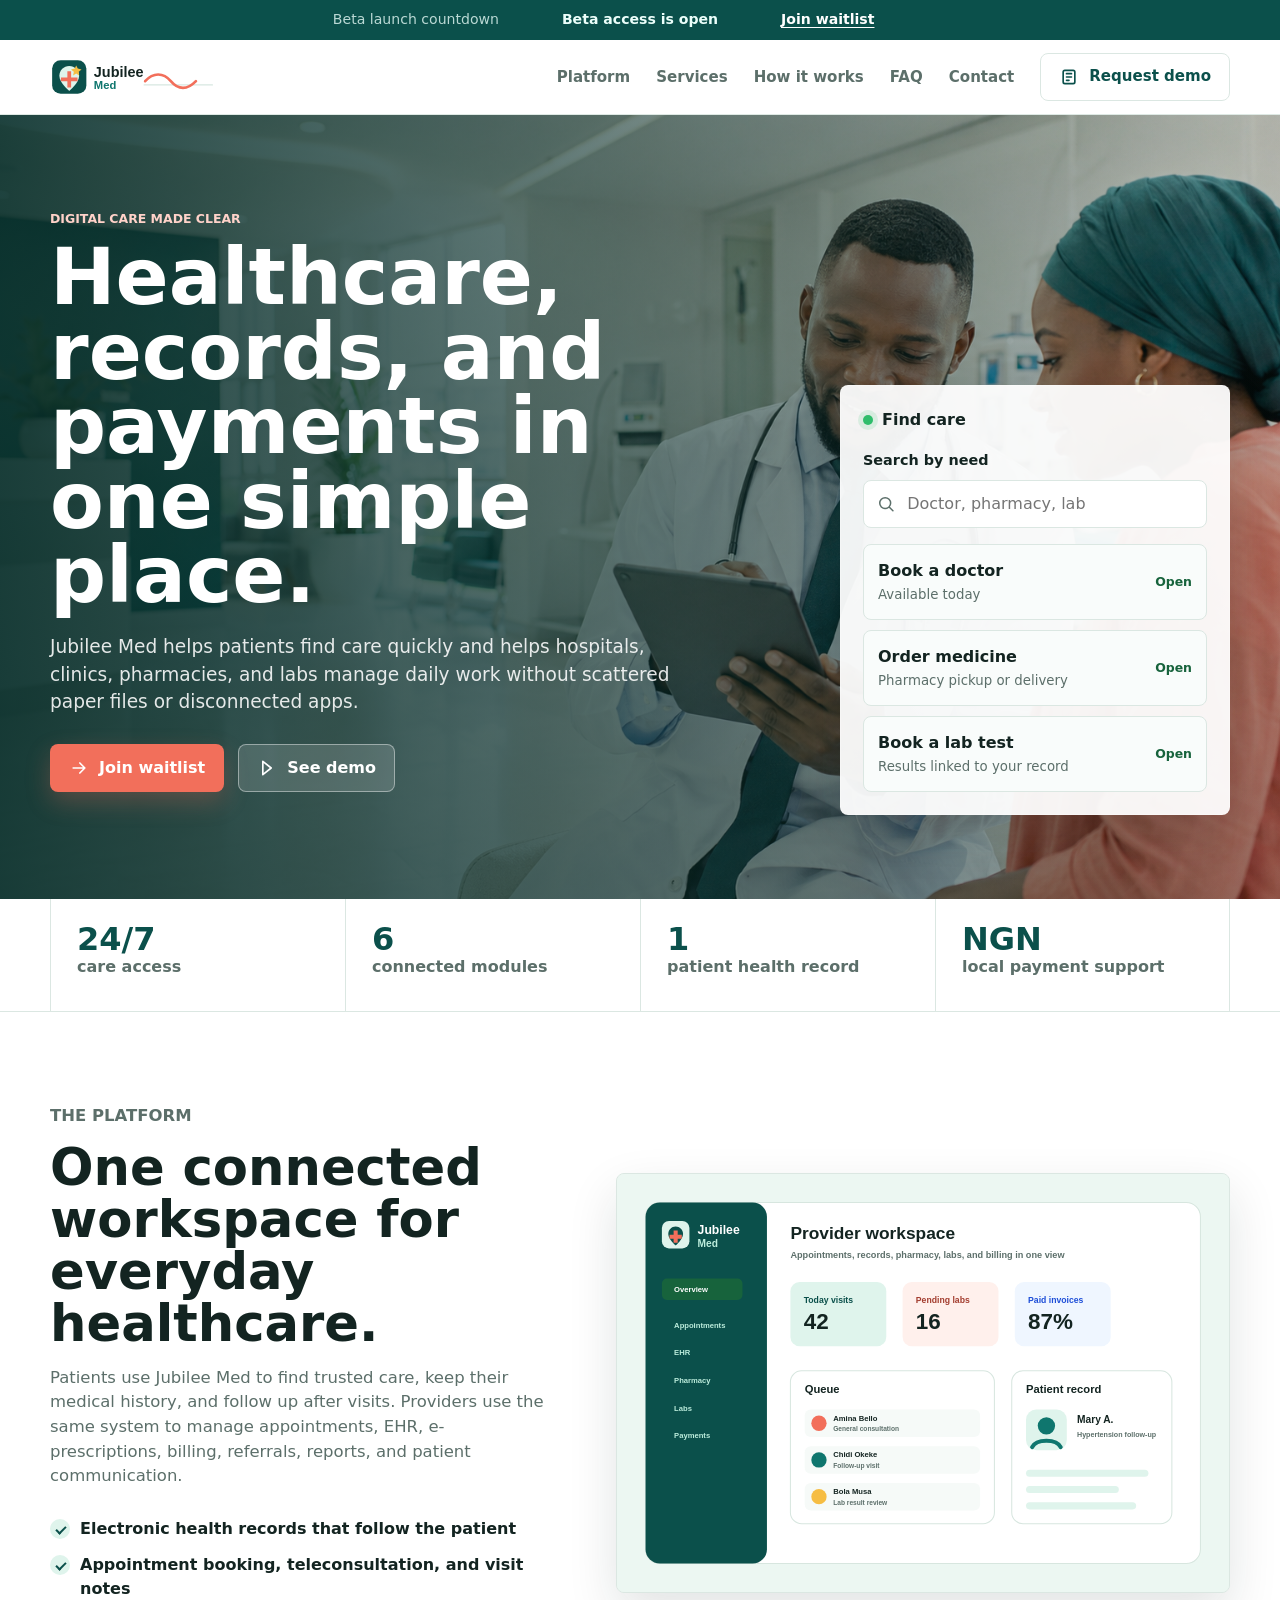
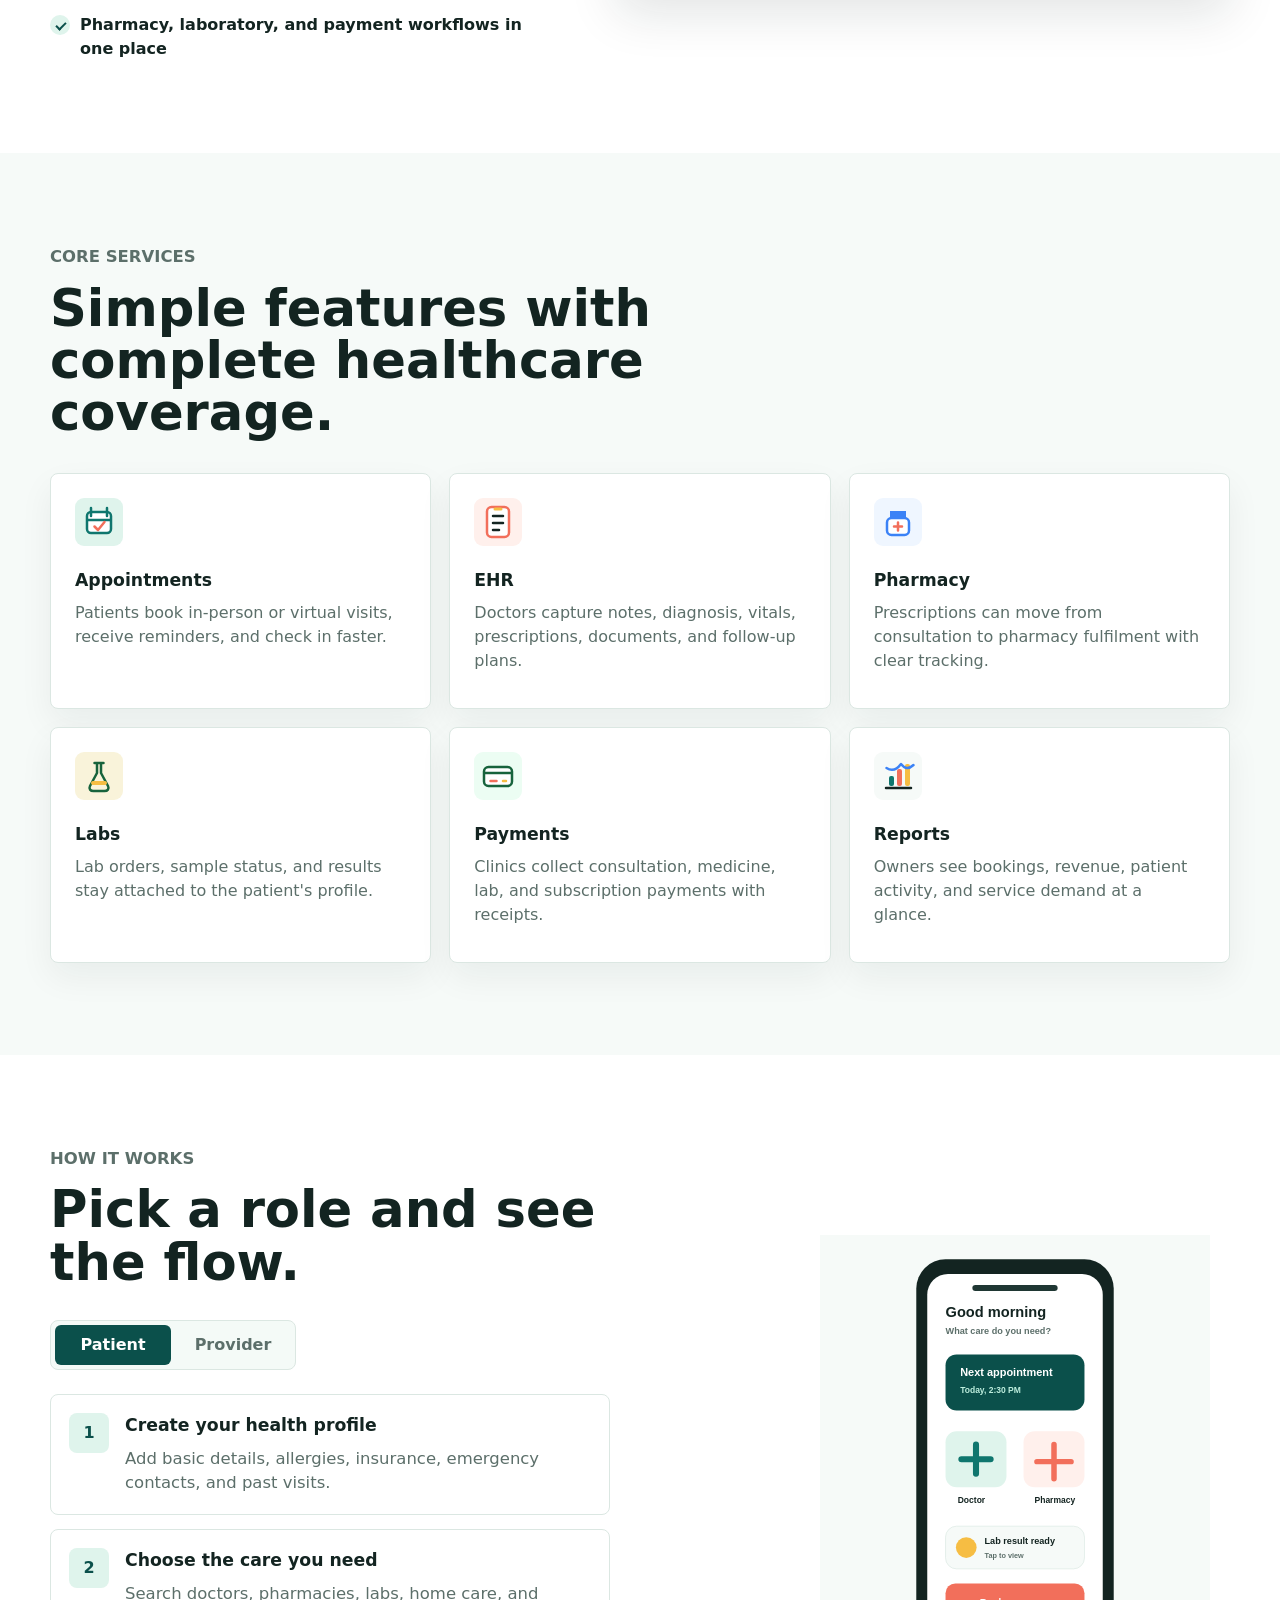
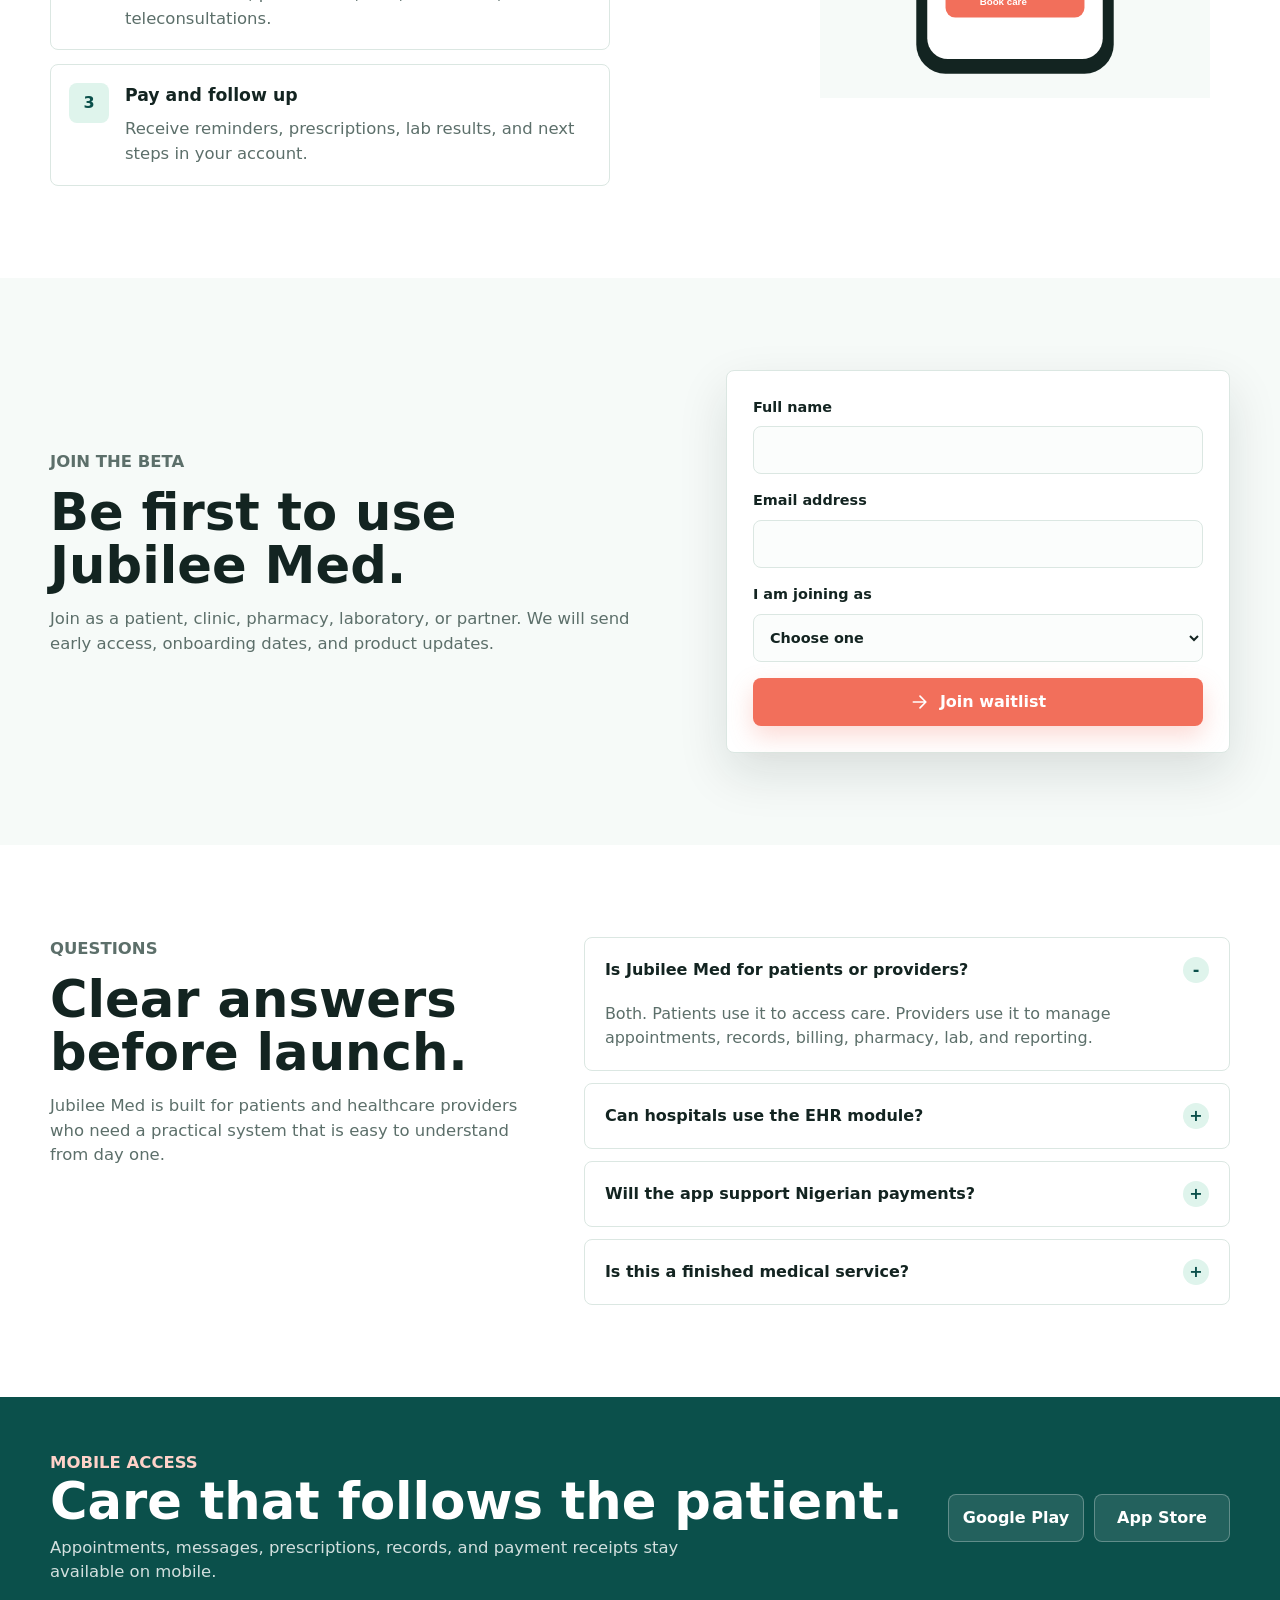
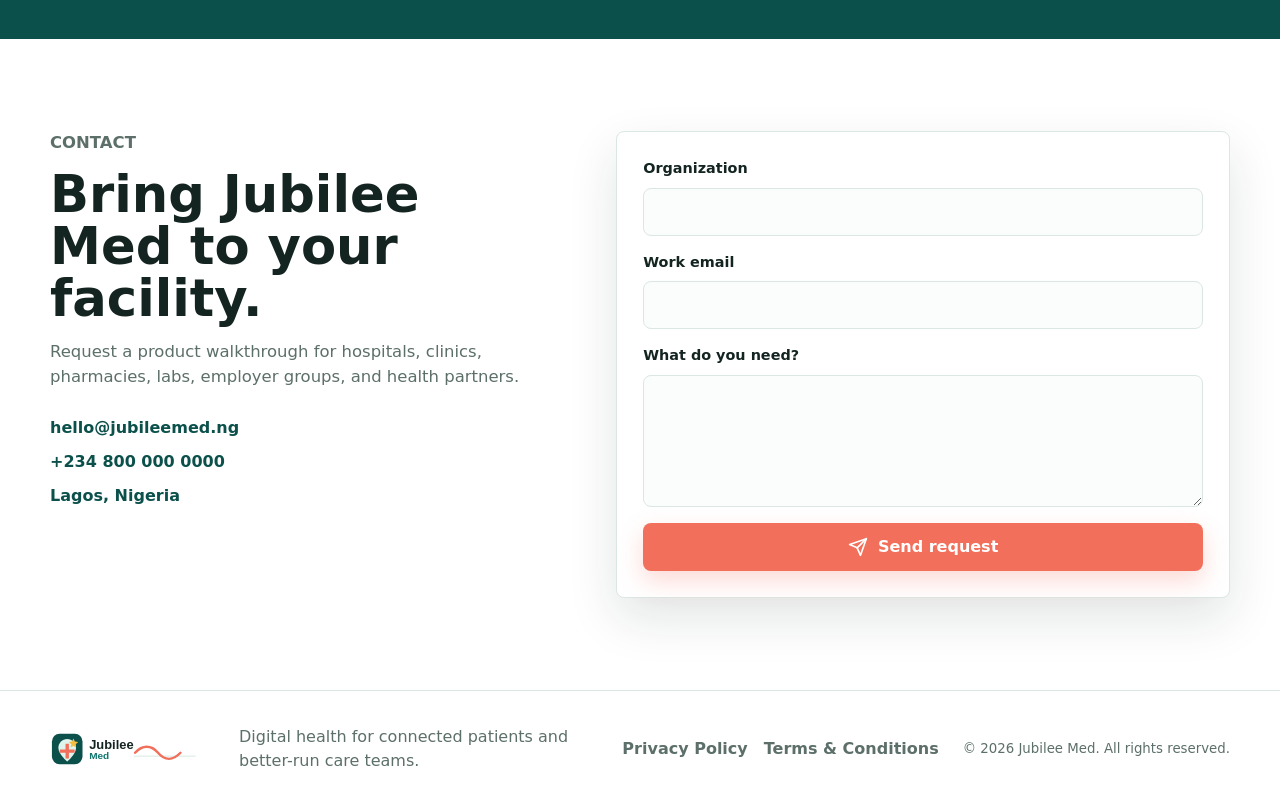
==== index.html @ aa479e94 "Initial commit" ====
<!doctype html>
<html lang="en">
  <head>
    <meta charset="utf-8" />
    <meta name="viewport" content="width=device-width, initial-scale=1" />
    <title>Jubilee Med | Simple digital healthcare for patients and providers</title>
    <meta
      name="description"
      content="Jubilee Med helps patients book care, manage records, consult doctors, order medicine, and pay securely while providers run appointments, EHR, billing, and follow-up."
    />
    <link rel="icon" href="assets/logos/jubilee-med-mark.svg" type="image/svg+xml" />
    <link rel="stylesheet" href="styles.css" />
  </head>
  <body>
    <a class="skip-link" href="#main">Skip to content</a>

    <header class="site-header">
      <div class="launch-strip" aria-label="Jubilee Med beta launch countdown">
        <span>Beta launch countdown</span>
        <strong id="countdown">Loading...</strong>
        <a href="#waitlist">Join waitlist</a>
      </div>

      <nav class="nav-shell" aria-label="Primary navigation">
        <a class="brand" href="#top" aria-label="Jubilee Med home">
          <img src="assets/logos/jubilee-med-logo.svg" alt="" />
        </a>

        <button class="menu-toggle" type="button" aria-label="Open menu" aria-expanded="false">
          <svg viewBox="0 0 24 24" aria-hidden="true">
            <path d="M4 7h16M4 12h16M4 17h16" />
          </svg>
        </button>

        <div class="nav-links" data-nav-links>
          <a href="#platform">Platform</a>
          <a href="#services">Services</a>
          <a href="#journey">How it works</a>
          <a href="#faq">FAQ</a>
          <a href="#contact">Contact</a>
          <button class="btn btn-ghost" type="button" data-open-demo>
            <svg viewBox="0 0 24 24" aria-hidden="true">
              <path d="M7 4h10a2 2 0 0 1 2 2v12a2 2 0 0 1-2 2H7a2 2 0 0 1-2-2V6a2 2 0 0 1 2-2Z" />
              <path d="M9 8h6M9 12h6M9 16h3" />
            </svg>
            Request demo
          </button>
        </div>
      </nav>
    </header>

    <main id="main">
      <section class="hero" id="top">
        <div class="hero-bg" aria-hidden="true">
          <img src="assets/images/jubilee-hero.png" alt="" />
        </div>
        <div class="hero-overlay" aria-hidden="true"></div>

        <div class="container hero-grid">
          <div class="hero-copy">
            <p class="eyebrow">Digital care made clear</p>
            <h1>Healthcare, records, and payments in one simple place.</h1>
            <p class="hero-lead">
              Jubilee Med helps patients find care quickly and helps hospitals, clinics, pharmacies,
              and labs manage daily work without scattered paper files or disconnected apps.
            </p>
            <div class="hero-actions">
              <a class="btn btn-primary" href="#waitlist">
                <svg viewBox="0 0 24 24" aria-hidden="true">
                  <path d="M5 12h14M13 6l6 6-6 6" />
                </svg>
                Join waitlist
              </a>
              <button class="btn btn-light" type="button" data-open-demo>
                <svg viewBox="0 0 24 24" aria-hidden="true">
                  <path d="m7 4 10 8-10 8V4Z" />
                </svg>
                See demo
              </button>
            </div>
          </div>

          <aside class="care-finder" aria-label="Quick care search">
            <div class="finder-head">
              <span class="status-dot"></span>
              <span>Find care</span>
            </div>
            <label for="careSearch">Search by need</label>
            <div class="search-box">
              <svg viewBox="0 0 24 24" aria-hidden="true">
                <path d="m21 21-4.3-4.3M10.8 18a7.2 7.2 0 1 1 0-14.4 7.2 7.2 0 0 1 0 14.4Z" />
              </svg>
              <input id="careSearch" type="search" placeholder="Doctor, pharmacy, lab" />
            </div>
            <div class="clinic-list" data-clinic-list>
              <button class="clinic-item" type="button" data-tags="doctor appointment general care">
                <span>
                  <strong>Book a doctor</strong>
                  <small>Available today</small>
                </span>
                <b>Open</b>
              </button>
              <button class="clinic-item" type="button" data-tags="pharmacy medicine refill prescription">
                <span>
                  <strong>Order medicine</strong>
                  <small>Pharmacy pickup or delivery</small>
                </span>
                <b>Open</b>
              </button>
              <button class="clinic-item" type="button" data-tags="lab test diagnostics blood scan">
                <span>
                  <strong>Book a lab test</strong>
                  <small>Results linked to your record</small>
                </span>
                <b>Open</b>
              </button>
            </div>
          </aside>
        </div>
      </section>

      <section class="metric-band" aria-label="Jubilee Med service summary">
        <div class="container metrics">
          <div>
            <strong>24/7</strong>
            <span>care access</span>
          </div>
          <div>
            <strong>6</strong>
            <span>connected modules</span>
          </div>
          <div>
            <strong>1</strong>
            <span>patient health record</span>
          </div>
          <div>
            <strong>NGN</strong>
            <span>local payment support</span>
          </div>
        </div>
      </section>

      <section class="section" id="platform">
        <div class="container split">
          <div class="section-copy">
            <p class="eyebrow">The platform</p>
            <h2>One connected workspace for everyday healthcare.</h2>
            <p>
              Patients use Jubilee Med to find trusted care, keep their medical history, and follow
              up after visits. Providers use the same system to manage appointments, EHR, e-prescriptions,
              billing, referrals, reports, and patient communication.
            </p>
            <ul class="check-list">
              <li>Electronic health records that follow the patient</li>
              <li>Appointment booking, teleconsultation, and visit notes</li>
              <li>Pharmacy, laboratory, and payment workflows in one place</li>
            </ul>
          </div>
          <div class="image-panel">
            <img src="assets/images/platform-dashboard.svg" alt="Jubilee Med dashboard preview" />
          </div>
        </div>
      </section>

      <section class="section section-muted" id="services">
        <div class="container">
          <div class="section-head">
            <p class="eyebrow">Core services</p>
            <h2>Simple features with complete healthcare coverage.</h2>
          </div>
          <div class="service-grid">
            <article class="service-card">
              <img src="assets/images/icon-appointments.svg" alt="" />
              <h3>Appointments</h3>
              <p>Patients book in-person or virtual visits, receive reminders, and check in faster.</p>
            </article>
            <article class="service-card">
              <img src="assets/images/icon-ehr.svg" alt="" />
              <h3>EHR</h3>
              <p>Doctors capture notes, diagnosis, vitals, prescriptions, documents, and follow-up plans.</p>
            </article>
            <article class="service-card">
              <img src="assets/images/icon-pharmacy.svg" alt="" />
              <h3>Pharmacy</h3>
              <p>Prescriptions can move from consultation to pharmacy fulfilment with clear tracking.</p>
            </article>
            <article class="service-card">
              <img src="assets/images/icon-lab.svg" alt="" />
              <h3>Labs</h3>
              <p>Lab orders, sample status, and results stay attached to the patient's profile.</p>
            </article>
            <article class="service-card">
              <img src="assets/images/icon-payments.svg" alt="" />
              <h3>Payments</h3>
              <p>Clinics collect consultation, medicine, lab, and subscription payments with receipts.</p>
            </article>
            <article class="service-card">
              <img src="assets/images/icon-analytics.svg" alt="" />
              <h3>Reports</h3>
              <p>Owners see bookings, revenue, patient activity, and service demand at a glance.</p>
            </article>
          </div>
        </div>
      </section>

      <section class="section" id="journey">
        <div class="container journey-layout">
          <div class="section-copy">
            <p class="eyebrow">How it works</p>
            <h2>Pick a role and see the flow.</h2>
            <div class="segmented-control" role="tablist" aria-label="User journey">
              <button class="active" type="button" role="tab" aria-selected="true" data-role-tab="patient">
                Patient
              </button>
              <button type="button" role="tab" aria-selected="false" data-role-tab="provider">
                Provider
              </button>
            </div>
            <div class="journey-steps" data-journey="patient">
              <article>
                <span>1</span>
                <div>
                  <h3>Create your health profile</h3>
                  <p>Add basic details, allergies, insurance, emergency contacts, and past visits.</p>
                </div>
              </article>
              <article>
                <span>2</span>
                <div>
                  <h3>Choose the care you need</h3>
                  <p>Search doctors, pharmacies, labs, home care, and teleconsultations.</p>
                </div>
              </article>
              <article>
                <span>3</span>
                <div>
                  <h3>Pay and follow up</h3>
                  <p>Receive reminders, prescriptions, lab results, and next steps in your account.</p>
                </div>
              </article>
            </div>
            <div class="journey-steps hidden" data-journey="provider">
              <article>
                <span>1</span>
                <div>
                  <h3>Set up your facility</h3>
                  <p>Add services, staff, prices, calendars, pharmacy stock, and lab departments.</p>
                </div>
              </article>
              <article>
                <span>2</span>
                <div>
                  <h3>Run appointments and records</h3>
                  <p>Manage queue, vitals, consultation notes, prescriptions, orders, and invoices.</p>
                </div>
              </article>
              <article>
                <span>3</span>
                <div>
                  <h3>Track performance</h3>
                  <p>View revenue, visit trends, staff activity, patient feedback, and follow-up tasks.</p>
                </div>
              </article>
            </div>
          </div>
          <div class="phone-stage">
            <img src="assets/images/mobile-flow.svg" alt="Jubilee Med mobile app preview" />
          </div>
        </div>
      </section>

      <section class="section section-muted" id="waitlist">
        <div class="container waitlist-layout">
          <div>
            <p class="eyebrow">Join the beta</p>
            <h2>Be first to use Jubilee Med.</h2>
            <p>
              Join as a patient, clinic, pharmacy, laboratory, or partner. We will send early access,
              onboarding dates, and product updates.
            </p>
          </div>
          <form class="form-card" data-form="waitlist">
            <label>
              Full name
              <input name="name" autocomplete="name" required />
            </label>
            <label>
              Email address
              <input name="email" type="email" autocomplete="email" required />
            </label>
            <label>
              I am joining as
              <select name="role" required>
                <option value="">Choose one</option>
                <option>Patient</option>
                <option>Clinic or hospital</option>
                <option>Pharmacy</option>
                <option>Laboratory</option>
                <option>Partner</option>
              </select>
            </label>
            <button class="btn btn-primary" type="submit">
              <svg viewBox="0 0 24 24" aria-hidden="true">
                <path d="M4 12h13M12 5l7 7-7 7" />
              </svg>
              Join waitlist
            </button>
          </form>
        </div>
      </section>

      <section class="section" id="faq">
        <div class="container faq-layout">
          <div class="section-copy">
            <p class="eyebrow">Questions</p>
            <h2>Clear answers before launch.</h2>
            <p>
              Jubilee Med is built for patients and healthcare providers who need a practical system
              that is easy to understand from day one.
            </p>
          </div>
          <div class="faq-list">
            <details open>
              <summary>Is Jubilee Med for patients or providers?</summary>
              <p>Both. Patients use it to access care. Providers use it to manage appointments, records, billing, pharmacy, lab, and reporting.</p>
            </details>
            <details>
              <summary>Can hospitals use the EHR module?</summary>
              <p>Yes. The provider workspace supports patient files, consultation notes, prescriptions, lab requests, documents, and follow-up tasks.</p>
            </details>
            <details>
              <summary>Will the app support Nigerian payments?</summary>
              <p>Yes. The product is designed for local checkout, receipts, service payments, and provider billing workflows.</p>
            </details>
            <details>
              <summary>Is this a finished medical service?</summary>
              <p>This website presents the Jubilee Med product concept and beta signup flow. Real clinical use should be reviewed by licensed medical and compliance teams before launch.</p>
            </details>
          </div>
        </div>
      </section>

      <section class="app-band" aria-label="Jubilee Med mobile app">
        <div class="container app-band-inner">
          <div>
            <p class="eyebrow">Mobile access</p>
            <h2>Care that follows the patient.</h2>
            <p>Appointments, messages, prescriptions, records, and payment receipts stay available on mobile.</p>
          </div>
          <div class="store-buttons" aria-label="App download buttons">
            <a href="#waitlist">Google Play</a>
            <a href="#waitlist">App Store</a>
          </div>
        </div>
      </section>

      <section class="section" id="contact">
        <div class="container contact-layout">
          <div class="section-copy">
            <p class="eyebrow">Contact</p>
            <h2>Bring Jubilee Med to your facility.</h2>
            <p>
              Request a product walkthrough for hospitals, clinics, pharmacies, labs, employer groups,
              and health partners.
            </p>
            <div class="contact-lines">
              <a href="mailto:hello@jubileemed.ng">hello@jubileemed.ng</a>
              <a href="tel:+2348000000000">+234 800 000 0000</a>
              <span>Lagos, Nigeria</span>
            </div>
          </div>
          <form class="form-card" data-form="contact">
            <label>
              Organization
              <input name="organization" required />
            </label>
            <label>
              Work email
              <input name="email" type="email" required />
            </label>
            <label>
              What do you need?
              <textarea name="message" rows="4" required></textarea>
            </label>
            <button class="btn btn-primary" type="submit">
              <svg viewBox="0 0 24 24" aria-hidden="true">
                <path d="m22 2-7 20-4-9-9-4 20-7Z" />
                <path d="M22 2 11 13" />
              </svg>
              Send request
            </button>
          </form>
        </div>
      </section>
    </main>

    <footer class="footer">
      <div class="container footer-inner">
        <a class="brand footer-brand" href="#top">
          <img src="assets/logos/jubilee-med-logo.svg" alt="Jubilee Med" />
        </a>
        <p>Digital health for connected patients and better-run care teams.</p>
        <nav class="footer-links" aria-label="Footer">
          <a href="privacy-policy.html">Privacy Policy</a>
          <a href="terms.html">Terms &amp; Conditions</a>
        </nav>
        <small>&copy; <span id="year"></span> Jubilee Med. All rights reserved.</small>
      </div>
    </footer>

    <div class="modal" data-modal hidden>
      <div class="modal-backdrop" data-close-modal></div>
      <section class="modal-panel" role="dialog" aria-modal="true" aria-labelledby="demoTitle">
        <button class="icon-button" type="button" aria-label="Close demo request" data-close-modal>
          <svg viewBox="0 0 24 24" aria-hidden="true">
            <path d="M6 6l12 12M18 6 6 18" />
          </svg>
        </button>
        <p class="eyebrow">Product demo</p>
        <h2 id="demoTitle">Request a Jubilee Med walkthrough</h2>
        <form class="form-stack" data-form="demo">
          <label>
            Name
            <input name="name" required />
          </label>
          <label>
            Email
            <input name="email" type="email" required />
          </label>
          <label>
            Facility type
            <select name="facility" required>
              <option value="">Choose one</option>
              <option>Clinic</option>
              <option>Hospital</option>
              <option>Pharmacy</option>
              <option>Laboratory</option>
              <option>Health partner</option>
            </select>
          </label>
          <button class="btn btn-primary" type="submit">Submit request</button>
        </form>
      </section>
    </div>

    <div class="toast" role="status" aria-live="polite" data-toast hidden></div>

    <script src="script.js"></script>
  </body>
</html>
---- styles.css ----
:root {
  --ink: #132421;
  --muted: #5c6f6a;
  --bg: #f6faf8;
  --paper: #ffffff;
  --line: #dbe7e2;
  --teal: #0f766e;
  --teal-dark: #0b504b;
  --green: #17633c;
  --mint: #dff4ec;
  --coral: #f26f5b;
  --gold: #f6bd43;
  --blue: #3b82f6;
  --shadow: 0 20px 50px rgba(19, 36, 33, 0.12);
  --radius: 8px;
  --container: 1180px;
  font-family:
    Inter, ui-sans-serif, system-ui, -apple-system, BlinkMacSystemFont, "Segoe UI", sans-serif;
  color: var(--ink);
  background: var(--bg);
}

* {
  box-sizing: border-box;
}

html {
  scroll-behavior: smooth;
}

body {
  margin: 0;
  color: var(--ink);
  background: var(--bg);
  line-height: 1.5;
}

img {
  display: block;
  max-width: 100%;
}

a {
  color: inherit;
  text-decoration: none;
}

button,
input,
select,
textarea {
  font: inherit;
}

button {
  cursor: pointer;
}

svg {
  display: block;
}

.skip-link {
  position: absolute;
  left: 16px;
  top: -60px;
  z-index: 100;
  padding: 10px 14px;
  border-radius: 6px;
  background: var(--ink);
  color: #fff;
  transition: top 0.2s ease;
}

.skip-link:focus {
  top: 16px;
}

.container {
  width: min(100% - 32px, var(--container));
  margin-inline: auto;
}

.site-header {
  position: sticky;
  top: 0;
  z-index: 50;
  background: rgba(255, 255, 255, 0.92);
  border-bottom: 1px solid rgba(219, 231, 226, 0.9);
  backdrop-filter: blur(18px);
}

.launch-strip {
  display: grid;
  grid-template-columns: 1fr auto 1fr;
  align-items: center;
  gap: 16px;
  min-height: 40px;
  padding: 7px 24px;
  background: var(--teal-dark);
  color: #ecfffb;
  font-size: 0.88rem;
}

.launch-strip span {
  justify-self: end;
  color: rgba(236, 255, 251, 0.78);
}

.launch-strip strong {
  justify-self: center;
  min-width: 250px;
  text-align: center;
  font-variant-numeric: tabular-nums;
  letter-spacing: 0;
}

.launch-strip a {
  justify-self: start;
  color: #fff;
  font-weight: 750;
  text-decoration: underline;
  text-underline-offset: 3px;
}

.nav-shell {
  display: flex;
  align-items: center;
  justify-content: space-between;
  width: min(100% - 32px, var(--container));
  min-height: 74px;
  margin-inline: auto;
  gap: 24px;
}

.brand {
  display: inline-flex;
  align-items: center;
  gap: 10px;
  min-width: 165px;
}

.brand img {
  width: 170px;
  height: auto;
}

.nav-links {
  display: flex;
  align-items: center;
  gap: 26px;
  color: var(--muted);
  font-weight: 700;
  font-size: 0.94rem;
}

.nav-links a {
  position: relative;
}

.nav-links a::after {
  position: absolute;
  left: 0;
  right: 0;
  bottom: -8px;
  height: 2px;
  border-radius: 999px;
  background: var(--coral);
  content: "";
  opacity: 0;
  transform: scaleX(0.3);
  transition:
    opacity 0.2s ease,
    transform 0.2s ease;
}

.nav-links a:hover::after,
.nav-links a:focus-visible::after {
  opacity: 1;
  transform: scaleX(1);
}

.menu-toggle,
.icon-button {
  display: none;
  width: 42px;
  height: 42px;
  place-items: center;
  border: 1px solid var(--line);
  border-radius: 8px;
  color: var(--ink);
  background: #fff;
}

.menu-toggle svg,
.icon-button svg,
.btn svg,
.search-box svg {
  width: 20px;
  height: 20px;
  fill: none;
  stroke: currentColor;
  stroke-width: 2;
  stroke-linecap: round;
  stroke-linejoin: round;
}

.btn {
  display: inline-flex;
  align-items: center;
  justify-content: center;
  gap: 10px;
  min-height: 48px;
  padding: 0 18px;
  border: 1px solid transparent;
  border-radius: 8px;
  font-weight: 800;
  line-height: 1;
  transition:
    transform 0.2s ease,
    box-shadow 0.2s ease,
    background 0.2s ease;
}

.btn:hover {
  transform: translateY(-1px);
}

.btn-primary {
  background: var(--coral);
  color: #fff;
  box-shadow: 0 10px 24px rgba(242, 111, 91, 0.26);
}

.btn-primary:hover {
  background: #d95f4e;
}

.btn-light {
  border-color: rgba(255, 255, 255, 0.42);
  background: rgba(255, 255, 255, 0.15);
  color: #fff;
}

.btn-ghost {
  border-color: var(--line);
  background: #fff;
  color: var(--teal-dark);
}

.hero {
  position: relative;
  min-height: calc(100vh - 116px);
  max-height: 780px;
  overflow: hidden;
  color: #fff;
}

.hero-bg,
.hero-bg img,
.hero-overlay {
  position: absolute;
  inset: 0;
}

.hero-bg img {
  width: 100%;
  height: 100%;
  object-fit: cover;
  object-position: center;
}

.hero-overlay {
  background:
    linear-gradient(90deg, rgba(8, 48, 44, 0.9), rgba(8, 48, 44, 0.62) 42%, rgba(8, 48, 44, 0.1) 100%),
    linear-gradient(0deg, rgba(19, 36, 33, 0.28), rgba(19, 36, 33, 0.06));
}

.hero-grid {
  position: relative;
  z-index: 2;
  display: grid;
  grid-template-columns: minmax(0, 1fr) 390px;
  align-items: center;
  gap: 52px;
  min-height: inherit;
  padding: 72px 0 84px;
}

.hero-copy {
  max-width: 700px;
}

.eyebrow {
  margin: 0 0 12px;
  color: var(--coral);
  font-size: 0.78rem;
  font-weight: 850;
  letter-spacing: 0;
  text-transform: uppercase;
}

.hero .eyebrow {
  color: #ffd2c9;
}

h1,
h2,
h3,
p {
  margin-top: 0;
}

h1 {
  max-width: 760px;
  margin-bottom: 20px;
  font-size: clamp(2.45rem, 7vw, 4.9rem);
  line-height: 0.95;
  letter-spacing: 0;
}

h2 {
  margin-bottom: 16px;
  font-size: clamp(2rem, 4vw, 3.25rem);
  line-height: 1.02;
  letter-spacing: 0;
}

h3 {
  margin-bottom: 8px;
  font-size: 1.08rem;
}

.hero-lead {
  max-width: 640px;
  margin-bottom: 28px;
  color: rgba(255, 255, 255, 0.88);
  font-size: 1.16rem;
}

.hero-actions {
  display: flex;
  flex-wrap: wrap;
  gap: 14px;
}

.care-finder {
  align-self: end;
  padding: 22px;
  border: 1px solid rgba(255, 255, 255, 0.28);
  border-radius: 8px;
  background: rgba(255, 255, 255, 0.94);
  box-shadow: var(--shadow);
  color: var(--ink);
}

.finder-head {
  display: flex;
  align-items: center;
  gap: 9px;
  margin-bottom: 18px;
  font-weight: 850;
}

.status-dot {
  width: 10px;
  height: 10px;
  border-radius: 999px;
  background: #2fbd6b;
  box-shadow: 0 0 0 5px rgba(47, 189, 107, 0.14);
}

.care-finder label,
.form-card label,
.form-stack label {
  display: grid;
  gap: 8px;
  color: var(--ink);
  font-size: 0.9rem;
  font-weight: 800;
}

.search-box {
  display: flex;
  align-items: center;
  gap: 10px;
  height: 48px;
  margin: 8px 0 16px;
  padding: 0 13px;
  border: 1px solid var(--line);
  border-radius: 8px;
  background: #fff;
  color: var(--muted);
}

.search-box input,
.form-card input,
.form-card select,
.form-card textarea,
.form-stack input,
.form-stack select {
  width: 100%;
  border: 0;
  outline: 0;
  background: transparent;
  color: var(--ink);
}

.clinic-list {
  display: grid;
  gap: 10px;
}

.clinic-item {
  display: flex;
  align-items: center;
  justify-content: space-between;
  min-height: 72px;
  width: 100%;
  padding: 14px;
  border: 1px solid var(--line);
  border-radius: 8px;
  background: #f9fcfb;
  color: var(--ink);
  text-align: left;
}

.clinic-item:hover,
.clinic-item:focus-visible {
  border-color: var(--teal);
  background: var(--mint);
}

.clinic-item small {
  display: block;
  margin-top: 2px;
  color: var(--muted);
}

.clinic-item b {
  color: var(--green);
  font-size: 0.78rem;
}

.clinic-item.is-hidden {
  display: none;
}

.metric-band {
  border-bottom: 1px solid var(--line);
  background: #fff;
}

.metrics {
  display: grid;
  grid-template-columns: repeat(4, 1fr);
}

.metrics div {
  min-height: 112px;
  padding: 24px 26px;
  border-left: 1px solid var(--line);
}

.metrics div:last-child {
  border-right: 1px solid var(--line);
}

.metrics strong {
  display: block;
  color: var(--teal-dark);
  font-size: 2rem;
  line-height: 1;
}

.metrics span {
  color: var(--muted);
  font-weight: 700;
}

.section {
  padding: 92px 0;
  background: #fff;
}

.section-muted {
  background: var(--bg);
}

.split,
.journey-layout,
.waitlist-layout,
.faq-layout,
.contact-layout,
.app-band-inner {
  display: grid;
  grid-template-columns: minmax(0, 0.9fr) minmax(0, 1.1fr);
  align-items: center;
  gap: 64px;
}

.section-copy {
  max-width: 560px;
}

.section-copy p,
.section-head p,
.waitlist-layout p,
.app-band p {
  color: var(--muted);
  font-size: 1.03rem;
}

.check-list {
  display: grid;
  gap: 12px;
  margin: 28px 0 0;
  padding: 0;
  list-style: none;
}

.check-list li {
  position: relative;
  padding-left: 30px;
  color: var(--ink);
  font-weight: 750;
}

.check-list li::before {
  position: absolute;
  left: 0;
  top: 2px;
  display: grid;
  width: 20px;
  height: 20px;
  place-items: center;
  border-radius: 50%;
  background: var(--mint);
  color: var(--teal-dark);
  content: "";
}

.check-list li::after {
  position: absolute;
  left: 6px;
  top: 9px;
  width: 8px;
  height: 4px;
  border-left: 2px solid var(--teal-dark);
  border-bottom: 2px solid var(--teal-dark);
  content: "";
  transform: rotate(-45deg);
}

.image-panel {
  overflow: hidden;
  border: 1px solid var(--line);
  border-radius: 8px;
  background: #ecf7f2;
  box-shadow: var(--shadow);
}

.section-head {
  max-width: 720px;
  margin-bottom: 34px;
}

.service-grid {
  display: grid;
  grid-template-columns: repeat(3, 1fr);
  gap: 18px;
}

.service-card {
  min-height: 236px;
  padding: 24px;
  border: 1px solid var(--line);
  border-radius: 8px;
  background: #fff;
  box-shadow: 0 14px 34px rgba(19, 36, 33, 0.06);
}

.service-card img {
  width: 48px;
  height: 48px;
  margin-bottom: 22px;
}

.service-card p {
  margin-bottom: 0;
  color: var(--muted);
}

.journey-layout {
  grid-template-columns: minmax(0, 1fr) 430px;
}

.segmented-control {
  display: inline-grid;
  grid-template-columns: repeat(2, 1fr);
  gap: 4px;
  margin: 16px 0 24px;
  padding: 4px;
  border: 1px solid var(--line);
  border-radius: 8px;
  background: #f4faf7;
}

.segmented-control button {
  min-width: 116px;
  min-height: 40px;
  border: 0;
  border-radius: 6px;
  background: transparent;
  color: var(--muted);
  font-weight: 850;
}

.segmented-control button.active {
  background: var(--teal-dark);
  color: #fff;
}

.journey-steps {
  display: grid;
  gap: 14px;
}

.journey-steps.hidden {
  display: none;
}

.journey-steps article {
  display: grid;
  grid-template-columns: 40px 1fr;
  gap: 16px;
  padding: 18px;
  border: 1px solid var(--line);
  border-radius: 8px;
  background: #fff;
}

.journey-steps span {
  display: grid;
  width: 40px;
  height: 40px;
  place-items: center;
  border-radius: 8px;
  background: var(--mint);
  color: var(--teal-dark);
  font-weight: 900;
}

.journey-steps p {
  margin-bottom: 0;
  color: var(--muted);
}

.phone-stage {
  justify-self: center;
  width: min(100%, 390px);
}

.waitlist-layout {
  grid-template-columns: minmax(0, 0.85fr) minmax(340px, 0.7fr);
}

.form-card,
.modal-panel {
  padding: 26px;
  border: 1px solid var(--line);
  border-radius: 8px;
  background: #fff;
  box-shadow: var(--shadow);
}

.form-card {
  display: grid;
  gap: 16px;
}

.form-card input,
.form-card select,
.form-card textarea,
.form-stack input,
.form-stack select {
  min-height: 48px;
  padding: 0 12px;
  border: 1px solid var(--line);
  border-radius: 8px;
  background: #fbfdfc;
}

.form-card textarea {
  min-height: 132px;
  padding: 12px;
  resize: vertical;
}

.form-card input:focus,
.form-card select:focus,
.form-card textarea:focus,
.form-stack input:focus,
.form-stack select:focus {
  border-color: var(--teal);
  box-shadow: 0 0 0 4px rgba(15, 118, 110, 0.12);
}

.faq-layout {
  grid-template-columns: minmax(0, 0.8fr) minmax(0, 1.1fr);
  align-items: start;
}

.faq-list {
  display: grid;
  gap: 12px;
}

.faq-list details {
  border: 1px solid var(--line);
  border-radius: 8px;
  background: #fff;
}

.faq-list summary {
  display: flex;
  align-items: center;
  justify-content: space-between;
  gap: 16px;
  min-height: 64px;
  padding: 0 20px;
  color: var(--ink);
  font-weight: 850;
  cursor: pointer;
}

.faq-list summary::after {
  width: 26px;
  height: 26px;
  border-radius: 50%;
  background: var(--mint);
  color: var(--teal-dark);
  content: "+";
  text-align: center;
  line-height: 26px;
  flex: 0 0 auto;
}

.faq-list details[open] summary::after {
  content: "-";
}

.faq-list p {
  margin: 0;
  padding: 0 20px 20px;
  color: var(--muted);
}

.app-band {
  padding: 54px 0;
  background: var(--teal-dark);
  color: #fff;
}

.app-band-inner {
  grid-template-columns: 1fr auto;
  gap: 24px;
}

.app-band .eyebrow {
  color: #ffd2c9;
}

.app-band h2 {
  margin-bottom: 8px;
}

.app-band p {
  max-width: 700px;
  margin-bottom: 0;
  color: rgba(255, 255, 255, 0.82);
}

.store-buttons {
  display: flex;
  flex-wrap: wrap;
  gap: 10px;
}

.store-buttons a {
  display: grid;
  min-width: 136px;
  min-height: 48px;
  place-items: center;
  border: 1px solid rgba(255, 255, 255, 0.28);
  border-radius: 8px;
  background: rgba(255, 255, 255, 0.1);
  color: #fff;
  font-weight: 850;
}

.contact-layout {
  align-items: start;
}

.contact-lines {
  display: grid;
  gap: 10px;
  margin-top: 26px;
  color: var(--teal-dark);
  font-weight: 800;
}

.footer {
  padding: 34px 0;
  border-top: 1px solid var(--line);
  background: #fff;
}

.footer-inner {
  display: grid;
  grid-template-columns: auto 1fr auto auto;
  align-items: center;
  gap: 24px;
  color: var(--muted);
}

.footer-brand img {
  width: 152px;
}

.footer-links {
  display: flex;
  gap: 16px;
  justify-content: flex-end;
  flex-wrap: wrap;
}

.footer-links a {
  color: inherit;
  text-decoration: none;
  font-weight: 700;
}

.footer-links a:hover {
  color: var(--text);
  text-decoration: underline;
}

.footer p,
.footer small {
  margin: 0;
}

.modal {
  position: fixed;
  inset: 0;
  z-index: 100;
  display: grid;
  place-items: center;
  padding: 20px;
}

.modal[hidden] {
  display: none;
}

.modal-backdrop {
  position: absolute;
  inset: 0;
  background: rgba(10, 29, 26, 0.62);
  backdrop-filter: blur(5px);
}

.modal-panel {
  position: relative;
  width: min(100%, 480px);
}

.modal-panel .icon-button {
  position: absolute;
  top: 14px;
  right: 14px;
  display: grid;
}

.modal-panel h2 {
  max-width: 340px;
  font-size: 2rem;
}

.form-stack {
  display: grid;
  gap: 15px;
}

.toast {
  position: fixed;
  right: 20px;
  bottom: 20px;
  z-index: 110;
  width: min(360px, calc(100vw - 40px));
  padding: 14px 16px;
  border-radius: 8px;
  background: var(--ink);
  color: #fff;
  box-shadow: var(--shadow);
  font-weight: 750;
}

.toast[hidden] {
  display: none;
}

@media (max-width: 980px) {
  .launch-strip {
    grid-template-columns: 1fr;
    justify-items: center;
    gap: 4px;
    padding: 8px 16px;
    text-align: center;
  }

  .launch-strip span,
  .launch-strip a {
    justify-self: center;
  }

  .launch-strip strong {
    min-width: 0;
  }

  .menu-toggle {
    display: grid;
  }

  .nav-shell {
    position: relative;
  }

  .nav-links {
    position: absolute;
    left: 0;
    right: 0;
    top: calc(100% + 1px);
    display: none;
    flex-direction: column;
    align-items: stretch;
    gap: 0;
    padding: 12px;
    border: 1px solid var(--line);
    border-radius: 8px;
    background: #fff;
    box-shadow: var(--shadow);
  }

  .nav-links.is-open {
    display: flex;
  }

  .nav-links a,
  .nav-links button {
    width: 100%;
    justify-content: flex-start;
    padding: 14px;
  }

  .nav-links a::after {
    display: none;
  }

  .hero {
    min-height: auto;
    max-height: none;
  }

  .hero-grid,
  .split,
  .journey-layout,
  .waitlist-layout,
  .faq-layout,
  .contact-layout {
    grid-template-columns: 1fr;
  }

  .hero-grid {
    gap: 36px;
    padding: 60px 0;
  }

  .care-finder {
    align-self: auto;
    max-width: 520px;
  }

  .metrics,
  .service-grid {
    grid-template-columns: repeat(2, 1fr);
  }

  .app-band-inner,
  .footer-inner {
    grid-template-columns: 1fr;
  }

  .phone-stage {
    justify-self: start;
  }
}

@media (max-width: 640px) {
  .container {
    width: min(100% - 24px, var(--container));
  }

  .nav-shell {
    min-height: 66px;
  }

  .brand img {
    width: 150px;
  }

  .hero-overlay {
    background:
      linear-gradient(90deg, rgba(8, 48, 44, 0.93), rgba(8, 48, 44, 0.72)),
      linear-gradient(0deg, rgba(19, 36, 33, 0.28), rgba(19, 36, 33, 0.06));
  }

  .hero-grid {
    padding: 42px 0 34px;
  }

  h1 {
    font-size: 2.5rem;
  }

  h2 {
    font-size: 2rem;
  }

  .hero-lead {
    font-size: 1.03rem;
  }

  .btn {
    width: 100%;
  }

  .care-finder,
  .form-card,
  .modal-panel {
    padding: 18px;
  }

  .metrics,
  .service-grid {
    grid-template-columns: 1fr;
  }

  .metrics div,
  .metrics div:last-child {
    min-height: 90px;
    border-right: 1px solid var(--line);
  }

  .section {
    padding: 64px 0;
  }

  .journey-steps article {
    grid-template-columns: 34px 1fr;
    padding: 14px;
  }

  .journey-steps span {
    width: 34px;
    height: 34px;
  }

  .store-buttons a {
    width: 100%;
  }
}
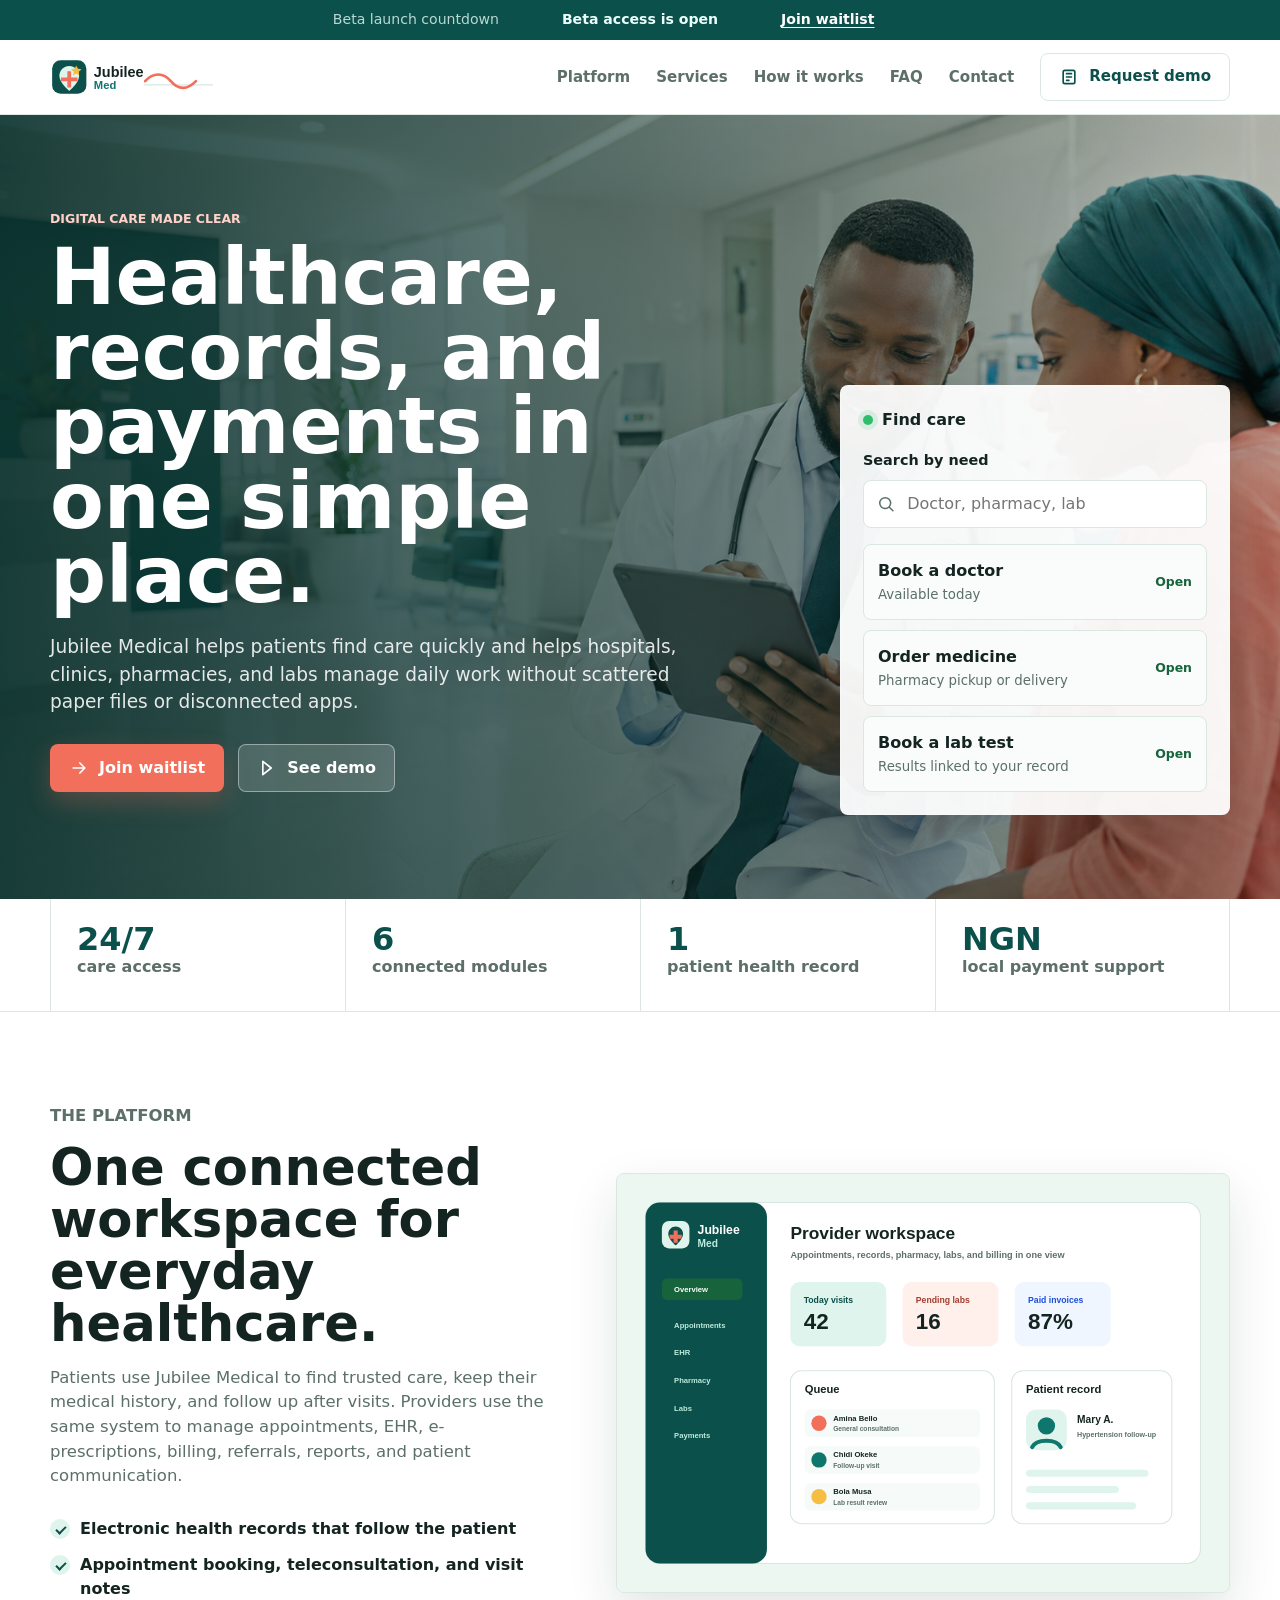
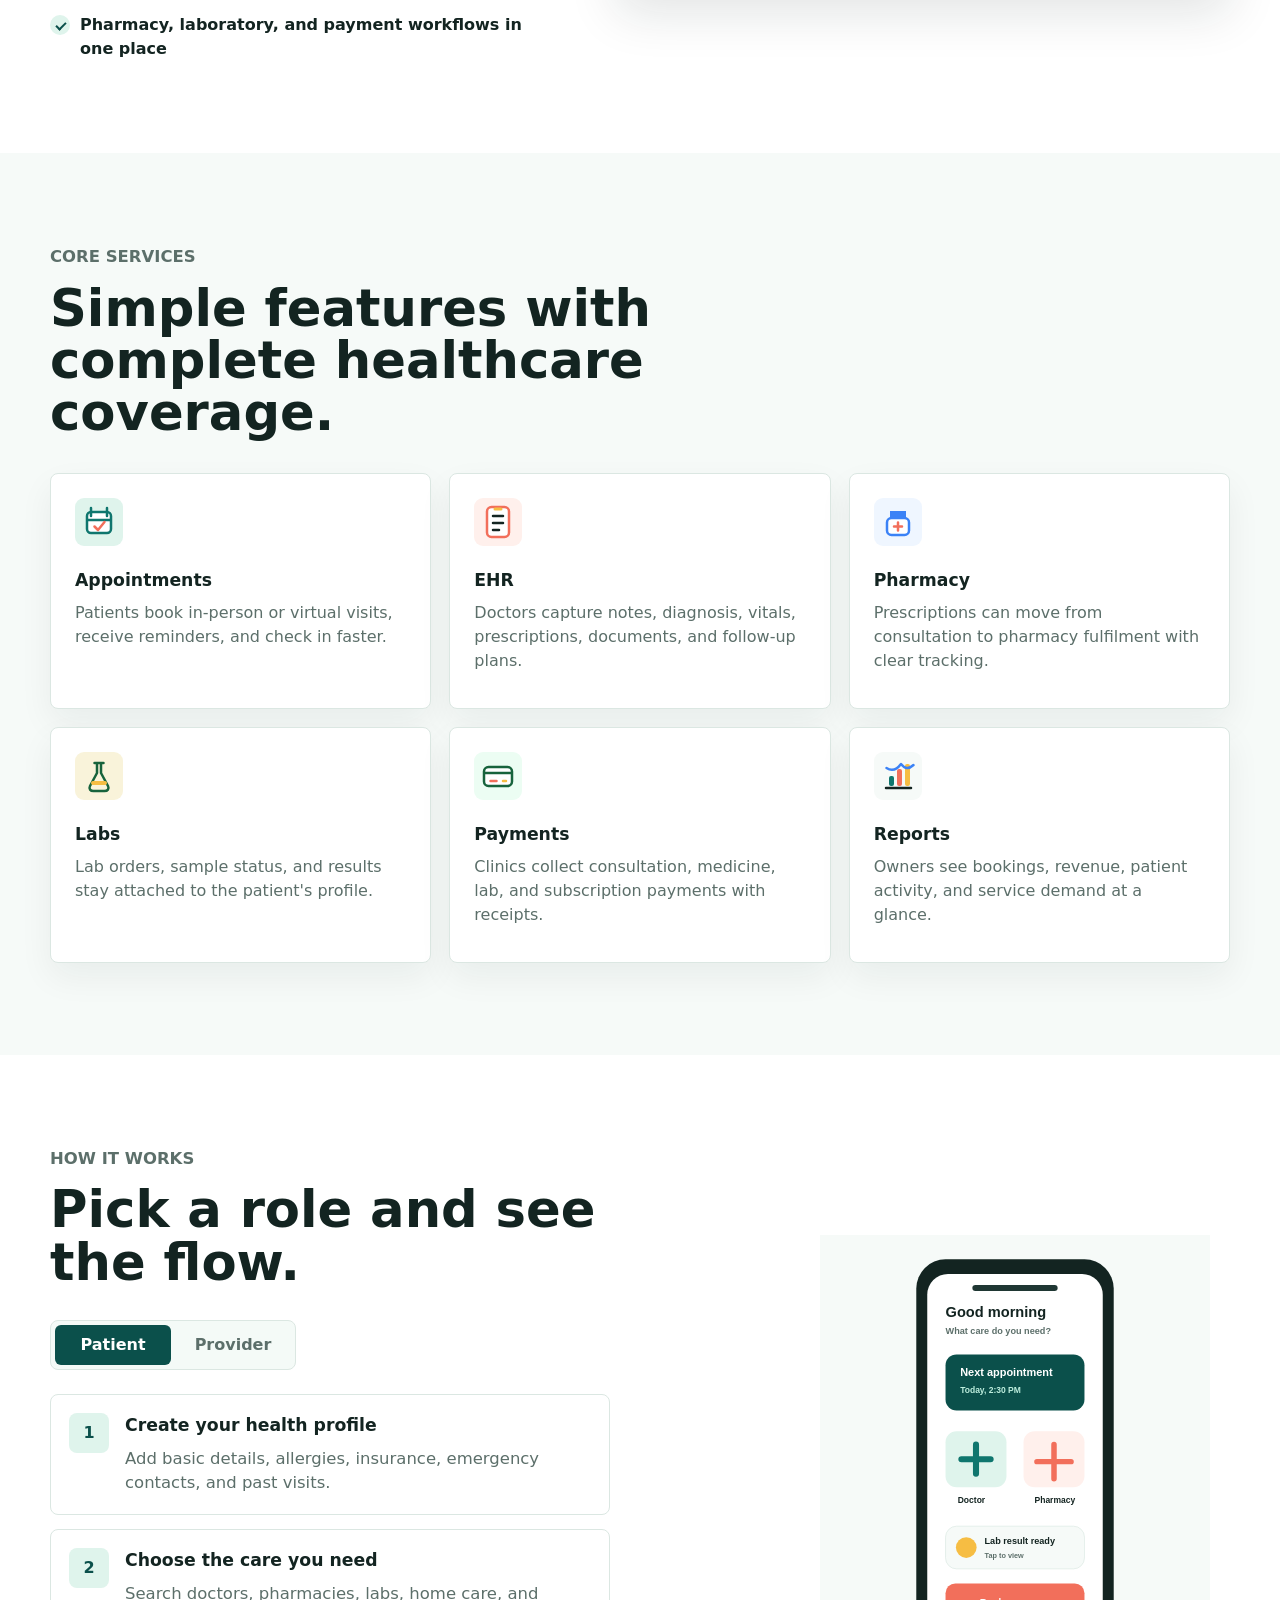
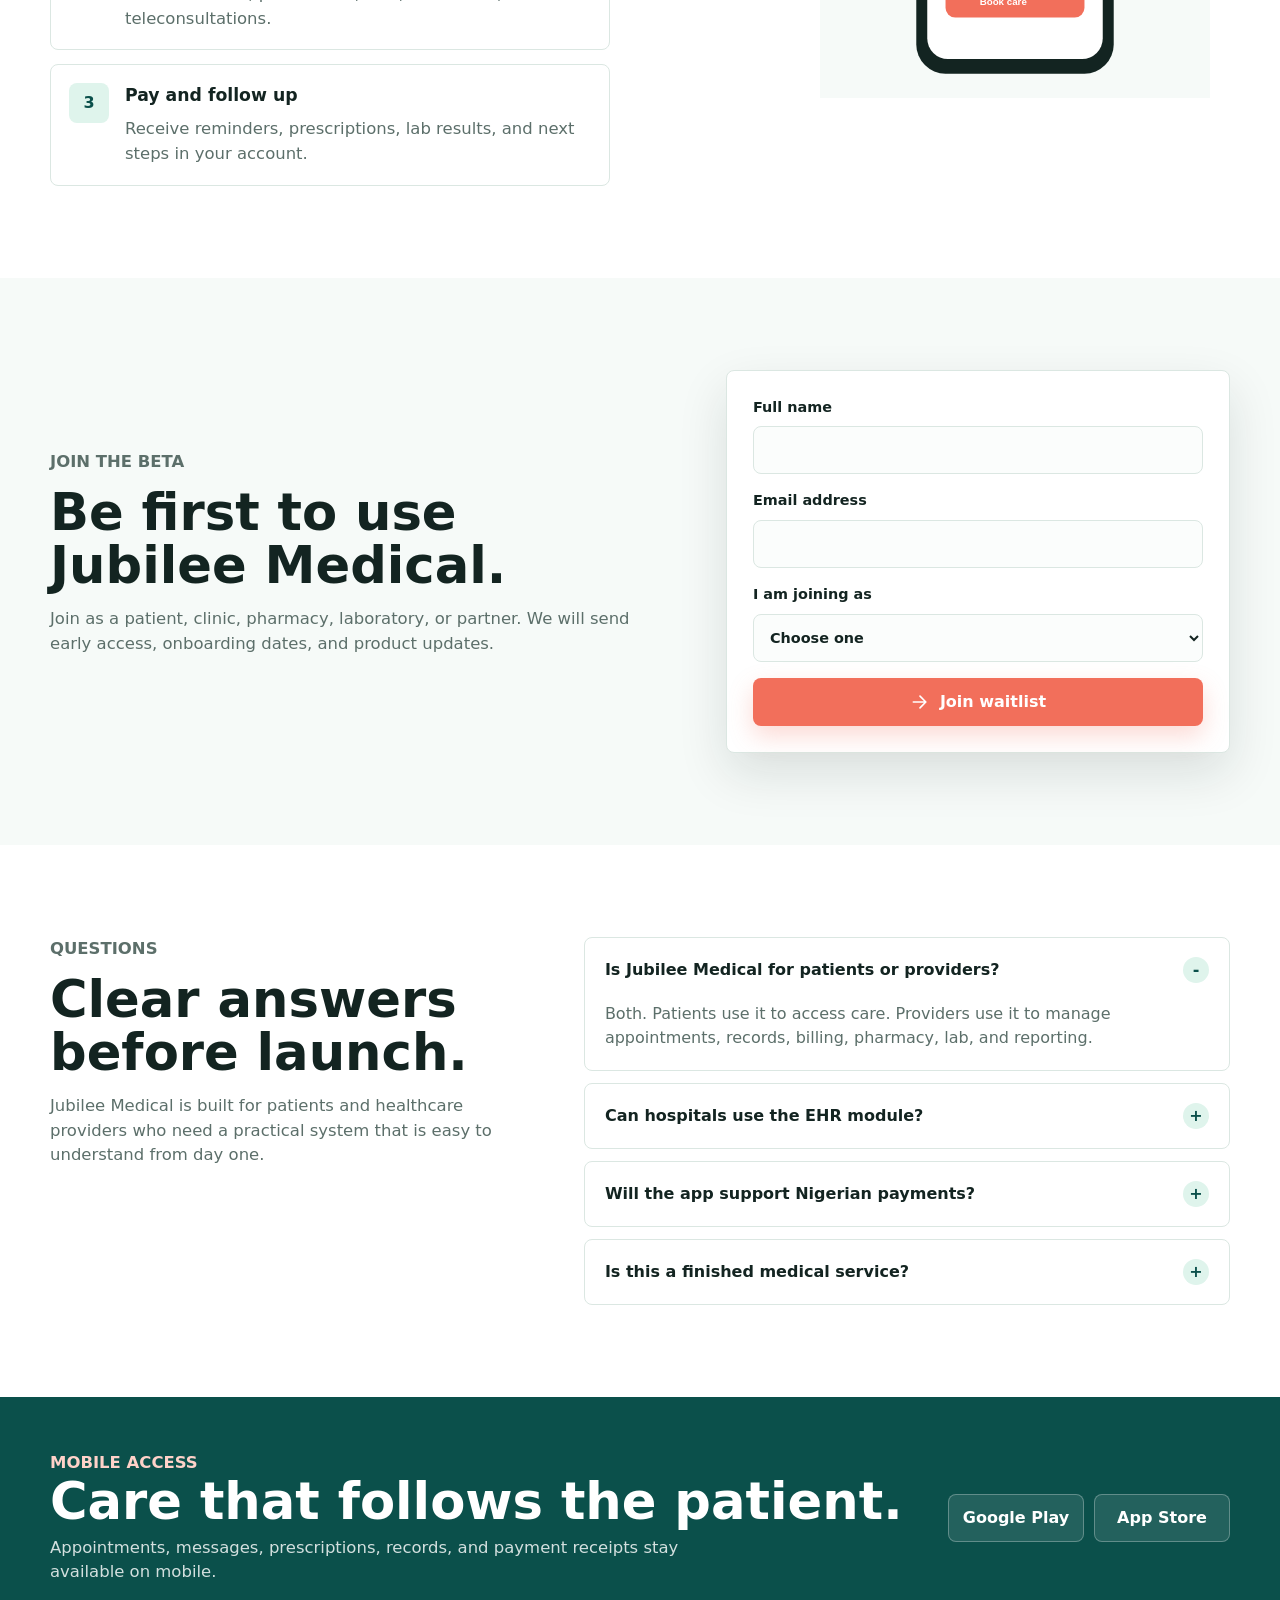
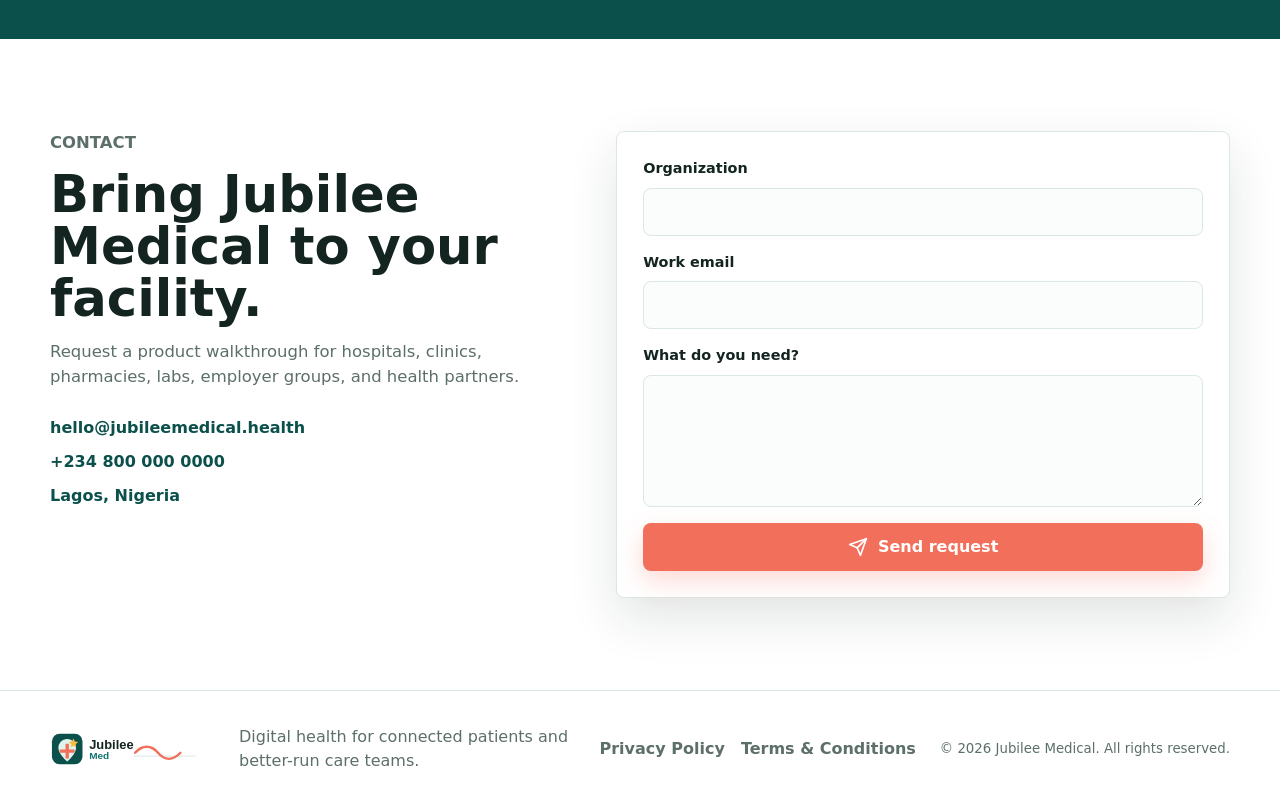
==== commit e8067115: "Update email domain and rename to Jubilee Medical" ====
--- a/index.html
+++ b/index.html
@@ -3,10 +3,10 @@
   <head>
     <meta charset="utf-8" />
     <meta name="viewport" content="width=device-width, initial-scale=1" />
-    <title>Jubilee Med | Simple digital healthcare for patients and providers</title>
+    <title>Jubilee Medical | Simple digital healthcare for patients and providers</title>
     <meta
       name="description"
-      content="Jubilee Med helps patients book care, manage records, consult doctors, order medicine, and pay securely while providers run appointments, EHR, billing, and follow-up."
+      content="Jubilee Medical helps patients book care, manage records, consult doctors, order medicine, and pay securely while providers run appointments, EHR, billing, and follow-up."
     />
     <link rel="icon" href="assets/logos/jubilee-med-mark.svg" type="image/svg+xml" />
     <link rel="stylesheet" href="styles.css" />
@@ -15,14 +15,14 @@
     <a class="skip-link" href="#main">Skip to content</a>
 
     <header class="site-header">
-      <div class="launch-strip" aria-label="Jubilee Med beta launch countdown">
+      <div class="launch-strip" aria-label="Jubilee Medical beta launch countdown">
         <span>Beta launch countdown</span>
         <strong id="countdown">Loading...</strong>
         <a href="#waitlist">Join waitlist</a>
       </div>
 
       <nav class="nav-shell" aria-label="Primary navigation">
-        <a class="brand" href="#top" aria-label="Jubilee Med home">
+        <a class="brand" href="#top" aria-label="Jubilee Medical home">
           <img src="assets/logos/jubilee-med-logo.svg" alt="" />
         </a>
 
@@ -61,7 +61,7 @@
             <p class="eyebrow">Digital care made clear</p>
             <h1>Healthcare, records, and payments in one simple place.</h1>
             <p class="hero-lead">
-              Jubilee Med helps patients find care quickly and helps hospitals, clinics, pharmacies,
+              Jubilee Medical helps patients find care quickly and helps hospitals, clinics, pharmacies,
               and labs manage daily work without scattered paper files or disconnected apps.
             </p>
             <div class="hero-actions">
@@ -119,7 +119,7 @@
         </div>
       </section>
 
-      <section class="metric-band" aria-label="Jubilee Med service summary">
+      <section class="metric-band" aria-label="Jubilee Medical service summary">
         <div class="container metrics">
           <div>
             <strong>24/7</strong>
@@ -146,7 +146,7 @@
             <p class="eyebrow">The platform</p>
             <h2>One connected workspace for everyday healthcare.</h2>
             <p>
-              Patients use Jubilee Med to find trusted care, keep their medical history, and follow
+              Patients use Jubilee Medical to find trusted care, keep their medical history, and follow
               up after visits. Providers use the same system to manage appointments, EHR, e-prescriptions,
               billing, referrals, reports, and patient communication.
             </p>
@@ -157,7 +157,7 @@
             </ul>
           </div>
           <div class="image-panel">
-            <img src="assets/images/platform-dashboard.svg" alt="Jubilee Med dashboard preview" />
+            <img src="assets/images/platform-dashboard.svg" alt="Jubilee Medical dashboard preview" />
           </div>
         </div>
       </section>
@@ -264,7 +264,7 @@
             </div>
           </div>
           <div class="phone-stage">
-            <img src="assets/images/mobile-flow.svg" alt="Jubilee Med mobile app preview" />
+            <img src="assets/images/mobile-flow.svg" alt="Jubilee Medical mobile app preview" />
           </div>
         </div>
       </section>
@@ -273,7 +273,7 @@
         <div class="container waitlist-layout">
           <div>
             <p class="eyebrow">Join the beta</p>
-            <h2>Be first to use Jubilee Med.</h2>
+            <h2>Be first to use Jubilee Medical.</h2>
             <p>
               Join as a patient, clinic, pharmacy, laboratory, or partner. We will send early access,
               onboarding dates, and product updates.
@@ -315,13 +315,13 @@
             <p class="eyebrow">Questions</p>
             <h2>Clear answers before launch.</h2>
             <p>
-              Jubilee Med is built for patients and healthcare providers who need a practical system
+              Jubilee Medical is built for patients and healthcare providers who need a practical system
               that is easy to understand from day one.
             </p>
           </div>
           <div class="faq-list">
             <details open>
-              <summary>Is Jubilee Med for patients or providers?</summary>
+              <summary>Is Jubilee Medical for patients or providers?</summary>
               <p>Both. Patients use it to access care. Providers use it to manage appointments, records, billing, pharmacy, lab, and reporting.</p>
             </details>
             <details>
@@ -334,13 +334,13 @@
             </details>
             <details>
               <summary>Is this a finished medical service?</summary>
-              <p>This website presents the Jubilee Med product concept and beta signup flow. Real clinical use should be reviewed by licensed medical and compliance teams before launch.</p>
+              <p>This website presents the Jubilee Medical product concept and beta signup flow. Real clinical use should be reviewed by licensed medical and compliance teams before launch.</p>
             </details>
           </div>
         </div>
       </section>
 
-      <section class="app-band" aria-label="Jubilee Med mobile app">
+      <section class="app-band" aria-label="Jubilee Medical mobile app">
         <div class="container app-band-inner">
           <div>
             <p class="eyebrow">Mobile access</p>
@@ -358,13 +358,13 @@
         <div class="container contact-layout">
           <div class="section-copy">
             <p class="eyebrow">Contact</p>
-            <h2>Bring Jubilee Med to your facility.</h2>
+            <h2>Bring Jubilee Medical to your facility.</h2>
             <p>
               Request a product walkthrough for hospitals, clinics, pharmacies, labs, employer groups,
               and health partners.
             </p>
             <div class="contact-lines">
-              <a href="mailto:hello@jubileemed.ng">hello@jubileemed.ng</a>
+              <a href="mailto:hello@jubileemedical.health">hello@jubileemedical.health</a>
               <a href="tel:+2348000000000">+234 800 000 0000</a>
               <span>Lagos, Nigeria</span>
             </div>
@@ -397,14 +397,14 @@
     <footer class="footer">
       <div class="container footer-inner">
         <a class="brand footer-brand" href="#top">
-          <img src="assets/logos/jubilee-med-logo.svg" alt="Jubilee Med" />
+          <img src="assets/logos/jubilee-med-logo.svg" alt="Jubilee Medical" />
         </a>
         <p>Digital health for connected patients and better-run care teams.</p>
         <nav class="footer-links" aria-label="Footer">
           <a href="privacy-policy.html">Privacy Policy</a>
           <a href="terms.html">Terms &amp; Conditions</a>
         </nav>
-        <small>&copy; <span id="year"></span> Jubilee Med. All rights reserved.</small>
+        <small>&copy; <span id="year"></span> Jubilee Medical. All rights reserved.</small>
       </div>
     </footer>
 
@@ -417,7 +417,7 @@
           </svg>
         </button>
         <p class="eyebrow">Product demo</p>
-        <h2 id="demoTitle">Request a Jubilee Med walkthrough</h2>
+        <h2 id="demoTitle">Request a Jubilee Medical walkthrough</h2>
         <form class="form-stack" data-form="demo">
           <label>
             Name
